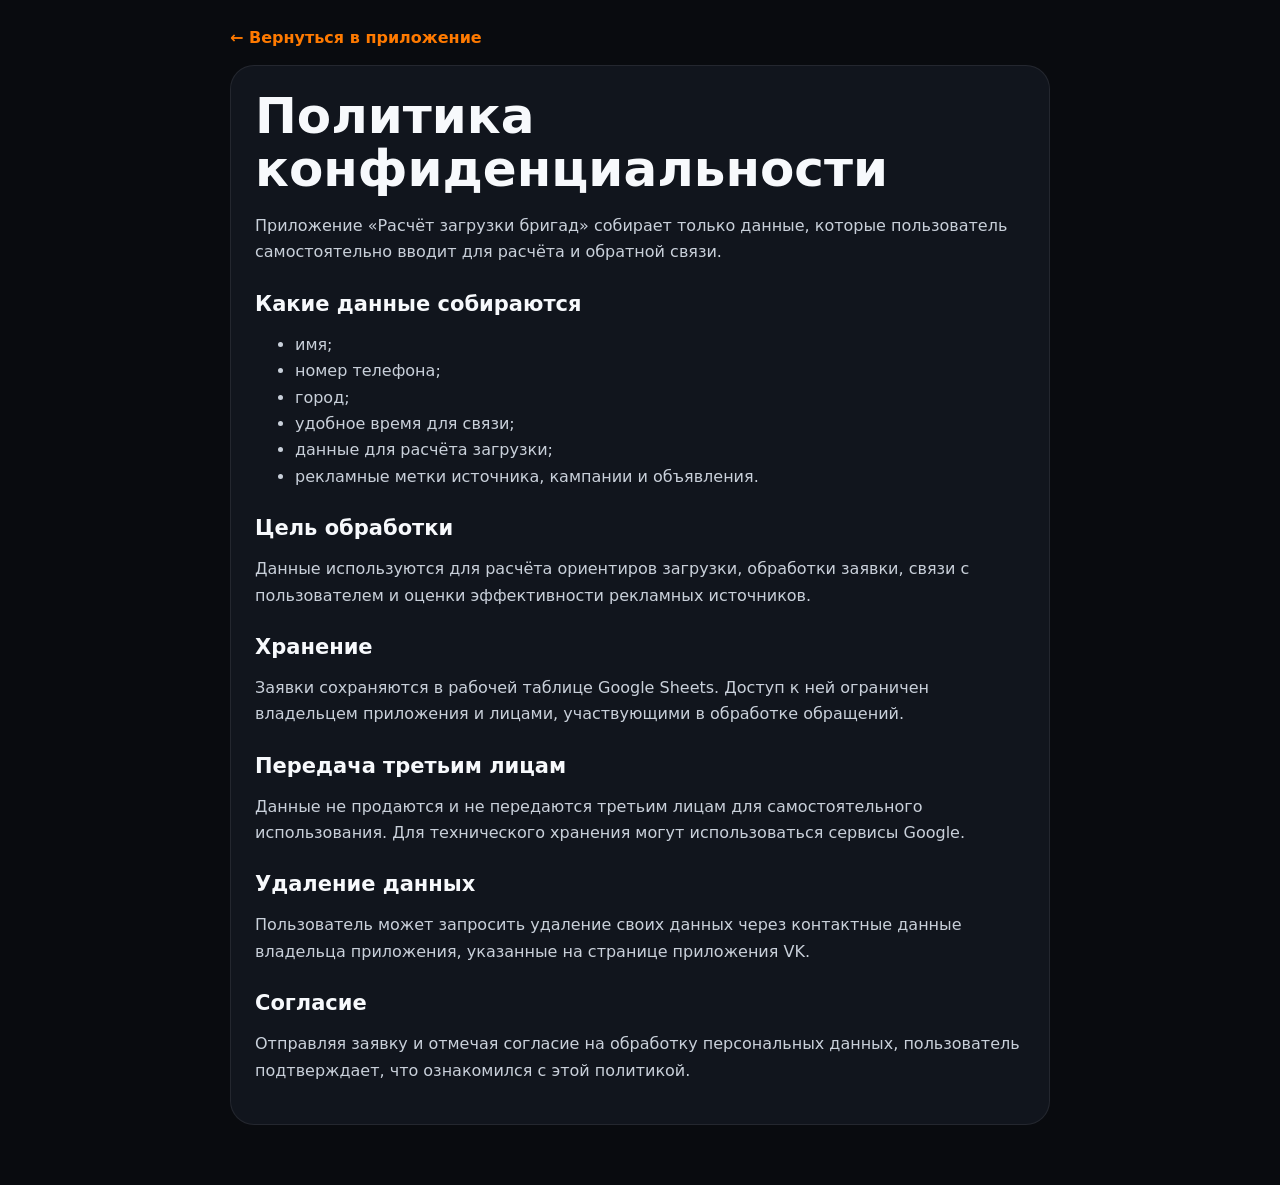
==== privacy-policy.html @ 0c297c6d "Add files via upload" ====
<!DOCTYPE html>
<html lang="ru">
<head>
<meta charset="UTF-8">
<meta name="viewport" content="width=device-width,initial-scale=1.0">
<meta name="theme-color" content="#090b0f">
<title>Политика конфиденциальности</title>
<style>body{margin:0;background:#090b0f;color:#f7f9fc;font-family:Inter,system-ui,-apple-system,BlinkMacSystemFont,"Segoe UI",sans-serif}.wrap{width:min(calc(100% - 24px),820px);margin:0 auto;padding:28px 0 60px}.card{border:1px solid rgba(255,255,255,.08);background:#11151d;border-radius:24px;padding:24px}h1{font-size:clamp(30px,6vw,50px);line-height:1.05;margin:0 0 18px}h2{font-size:21px;margin:26px 0 8px}p,li{color:#c9d0da;line-height:1.65}a{color:#ff7a00;text-decoration:none}.back{display:inline-block;margin-bottom:18px;font-weight:800}</style>
</head>
<body><main class="wrap"><a class="back" href="./index.html">← Вернуться в приложение</a><section class="card">
<h1>Политика конфиденциальности</h1>
<p>Приложение «Расчёт загрузки бригад» собирает только данные, которые пользователь самостоятельно вводит для расчёта и обратной связи.</p>
<h2>Какие данные собираются</h2><ul><li>имя;</li><li>номер телефона;</li><li>город;</li><li>удобное время для связи;</li><li>данные для расчёта загрузки;</li><li>рекламные метки источника, кампании и объявления.</li></ul>
<h2>Цель обработки</h2><p>Данные используются для расчёта ориентиров загрузки, обработки заявки, связи с пользователем и оценки эффективности рекламных источников.</p>
<h2>Хранение</h2><p>Заявки сохраняются в рабочей таблице Google Sheets. Доступ к ней ограничен владельцем приложения и лицами, участвующими в обработке обращений.</p>
<h2>Передача третьим лицам</h2><p>Данные не продаются и не передаются третьим лицам для самостоятельного использования. Для технического хранения могут использоваться сервисы Google.</p>
<h2>Удаление данных</h2><p>Пользователь может запросить удаление своих данных через контактные данные владельца приложения, указанные на странице приложения VK.</p>
<h2>Согласие</h2><p>Отправляя заявку и отмечая согласие на обработку персональных данных, пользователь подтверждает, что ознакомился с этой политикой.</p>
</section></main></body></html>
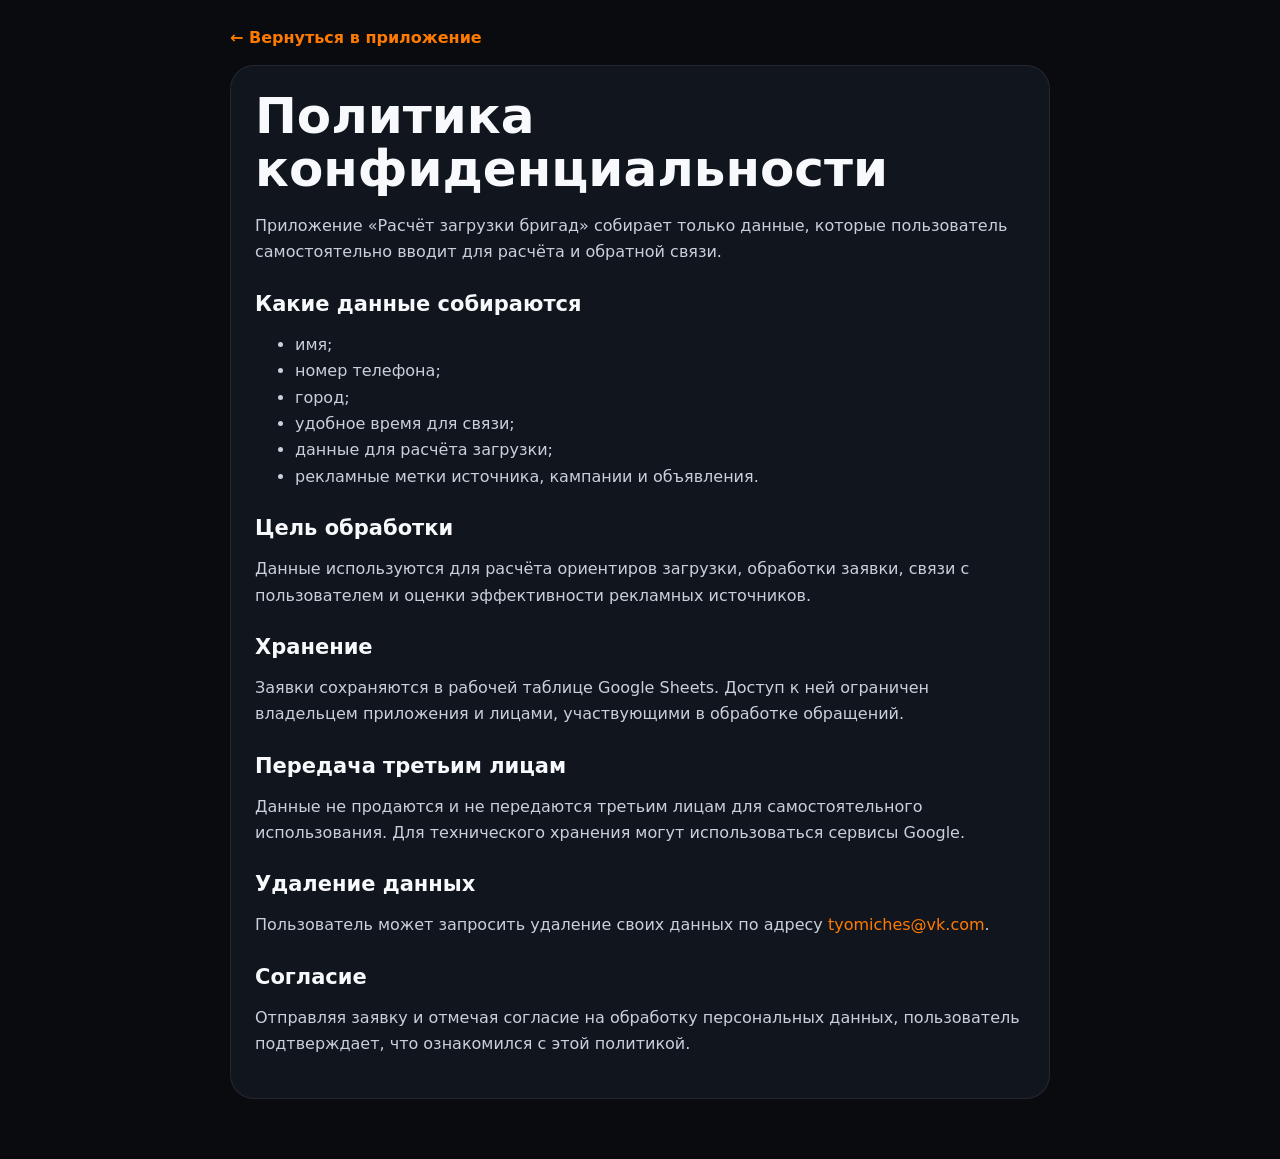
==== commit 1b87bec9: "Add direct privacy contact email" ====
--- a/privacy-policy.html
+++ b/privacy-policy.html
@@ -14,6 +14,6 @@
 <h2>Цель обработки</h2><p>Данные используются для расчёта ориентиров загрузки, обработки заявки, связи с пользователем и оценки эффективности рекламных источников.</p>
 <h2>Хранение</h2><p>Заявки сохраняются в рабочей таблице Google Sheets. Доступ к ней ограничен владельцем приложения и лицами, участвующими в обработке обращений.</p>
 <h2>Передача третьим лицам</h2><p>Данные не продаются и не передаются третьим лицам для самостоятельного использования. Для технического хранения могут использоваться сервисы Google.</p>
-<h2>Удаление данных</h2><p>Пользователь может запросить удаление своих данных через контактные данные владельца приложения, указанные на странице приложения VK.</p>
+<h2>Удаление данных</h2><p>Пользователь может запросить удаление своих данных по адресу <a href="mailto:tyomiches@vk.com">tyomiches@vk.com</a>.</p>
 <h2>Согласие</h2><p>Отправляя заявку и отмечая согласие на обработку персональных данных, пользователь подтверждает, что ознакомился с этой политикой.</p>
 </section></main></body></html>
